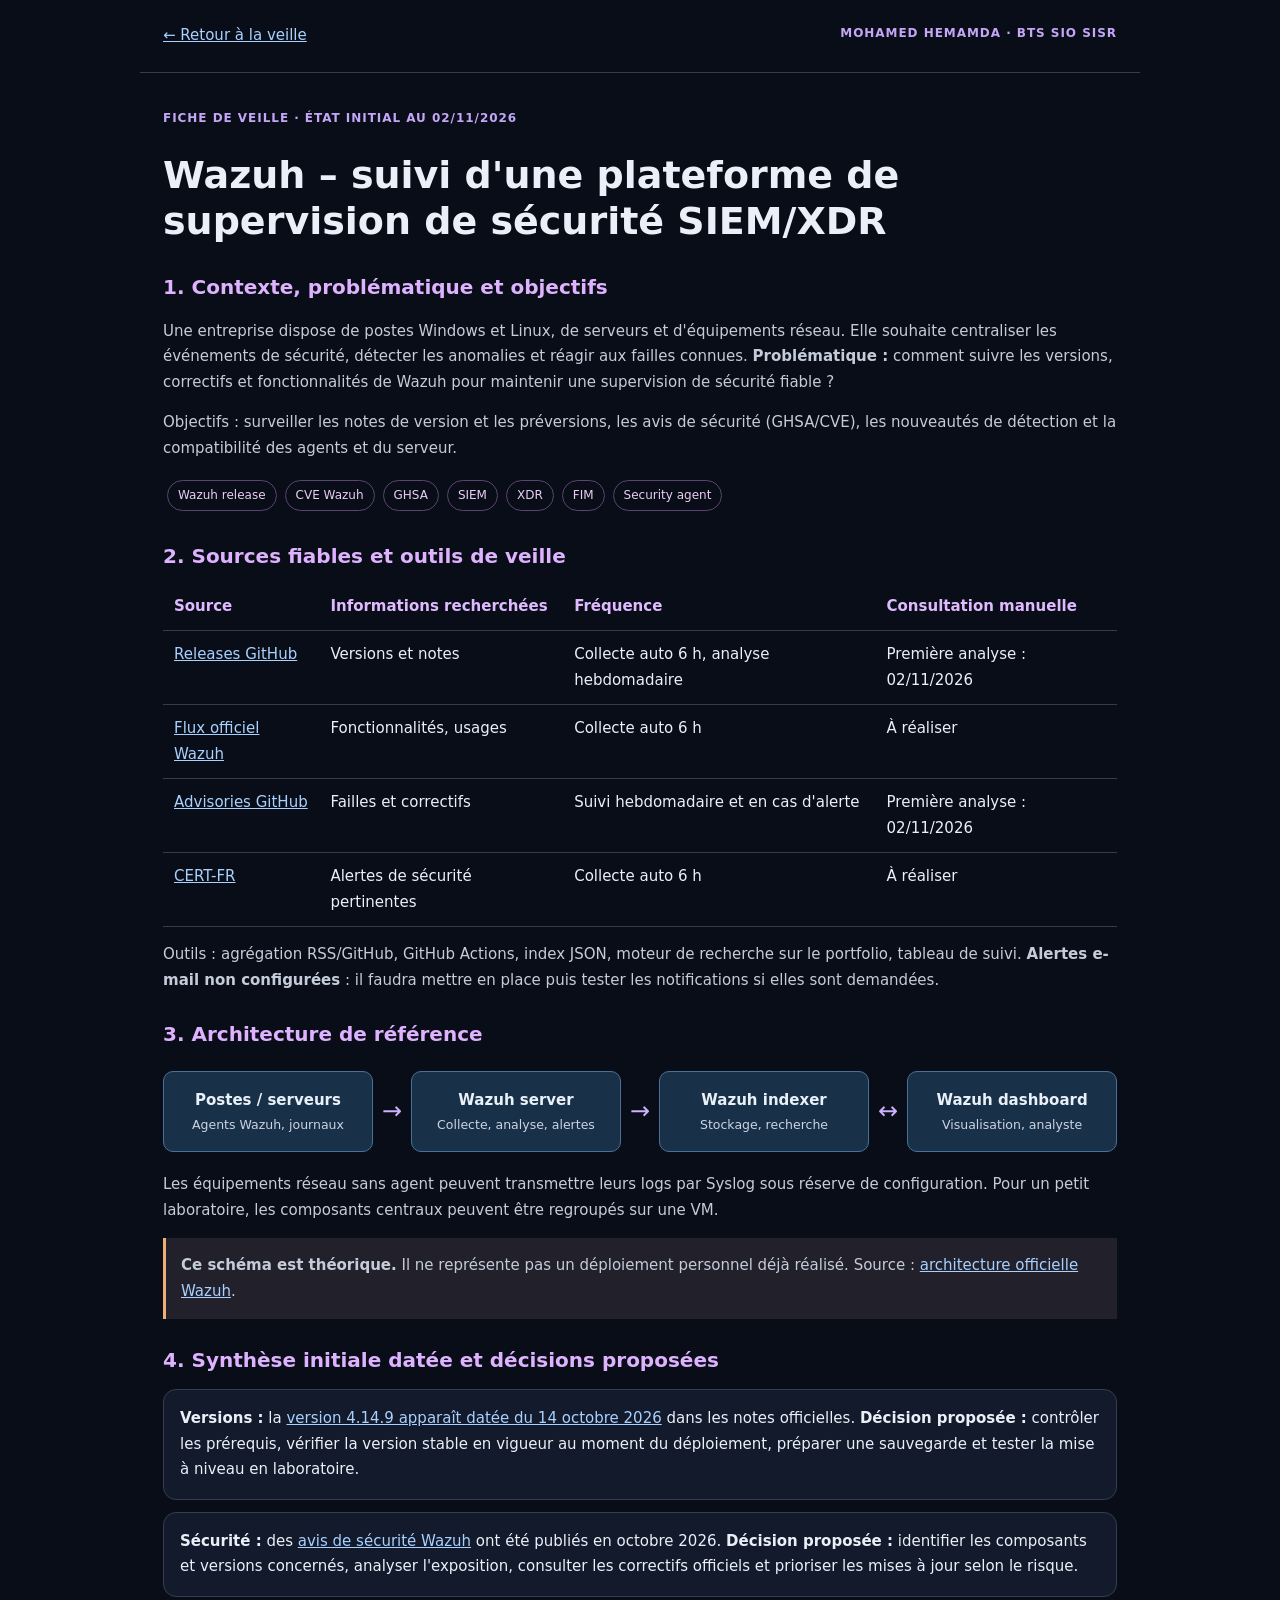
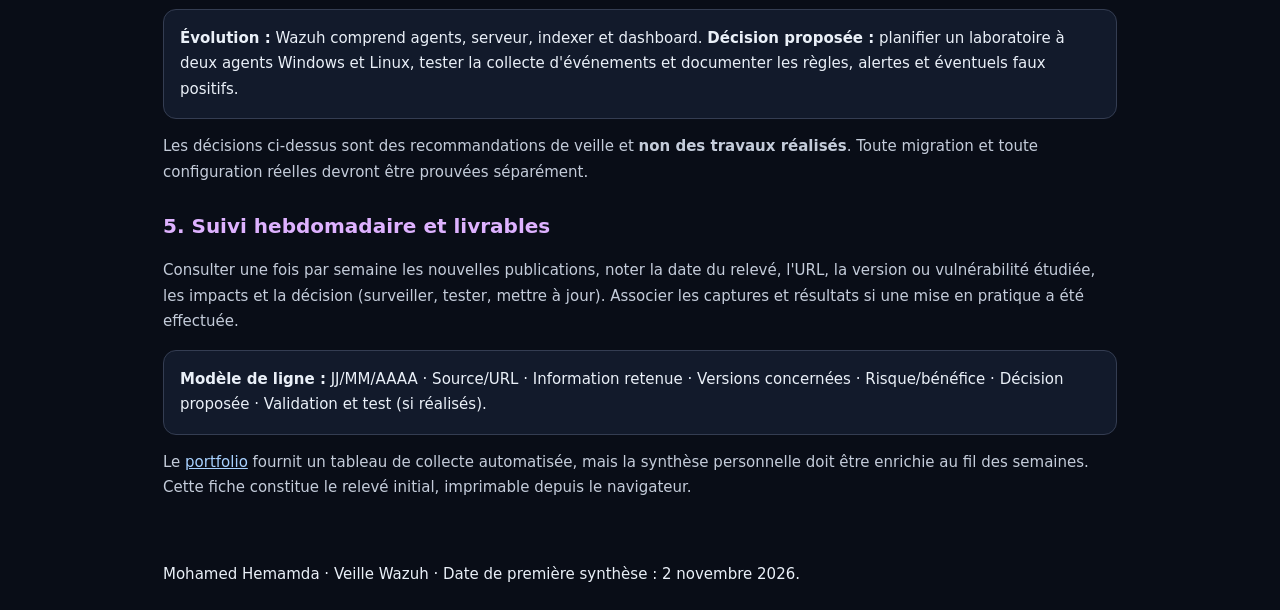
==== veille-wazuh.html @ 8517fbef "Ajouter une fiche BTS Wazuh, architecture et synthèse datée" ====
<!doctype html>
<html lang="fr"><head><meta charset="utf-8"><meta name="viewport" content="width=device-width,initial-scale=1">
<title>Veille Wazuh – BTS SIO SISR | Mohamed Hemamda</title>
<style>
*{box-sizing:border-box}html{color-scheme:dark}body{margin:0;background:#090d17;color:#eaf0f8;font:15px/1.7 Inter,system-ui,sans-serif}
header,main,footer{max-width:1000px;margin:auto;padding:23px}header{border-bottom:1px solid #353c53;display:flex;justify-content:space-between;gap:20px}
a{color:#a8d1ff}h1{font-size:clamp(24px,4vw,38px);line-height:1.2}h2{font-size:20px;color:#deb2ff;margin:24px 0 10px}
p,li{color:#c4ccda}.kicker{color:#c3a7f6;font-size:12px;letter-spacing:.08em;font-weight:700}
.box{background:#121a2b;border:1px solid #343d52;padding:16px;border-radius:13px;margin:12px 0}
.warn{border-left:3px solid #ecae75;padding:15px;background:#22202b}
.arch{display:flex;align-items:center;flex-wrap:wrap;gap:9px;margin:20px 0}
.node{flex:1 1 155px;background:#193148;border:1px solid #4a709a;border-radius:10px;text-align:center;padding:16px;font-weight:700}.node small{font-weight:400;display:block;color:#cbd4e2}
.arrow{color:#cfb2ff;font-size:24px}
table{border-collapse:collapse;width:100%;min-width:630px}th,td{padding:11px;border-bottom:1px solid #343b4b;text-align:left;vertical-align:top}th{color:#dfbaff}.scroll{overflow-x:auto}
.tags span{display:inline-block;padding:4px 10px;margin:4px;border-radius:20px;border:1px solid #5b4374;color:#ebcef5;font-size:12px}
@media print{*{background:#fff!important;color:#111!important;box-shadow:none!important}body{font-size:10pt}main,header{padding:8px 12px}h1{font-size:20pt}h2{font-size:12pt}section{break-inside:avoid}.box{border:1px solid #ccc}.node{padding:9px;border:1px solid #777}footer{display:none}}
</style></head><body>
<header><a href="./#veille">← Retour à la veille</a><span class="kicker">MOHAMED HEMAMDA · BTS SIO SISR</span></header><main>
<p class="kicker">FICHE DE VEILLE · ÉTAT INITIAL AU 02/11/2026</p>
<h1>Wazuh – suivi d'une plateforme de supervision de sécurité SIEM/XDR</h1>
<section><h2>1. Contexte, problématique et objectifs</h2>
<p>Une entreprise dispose de postes Windows et Linux, de serveurs et d'équipements réseau. Elle souhaite centraliser les événements de sécurité, détecter les anomalies et réagir aux failles connues. <strong>Problématique :</strong> comment suivre les versions, correctifs et fonctionnalités de Wazuh pour maintenir une supervision de sécurité fiable ?</p>
<p>Objectifs : surveiller les notes de version et les préversions, les avis de sécurité (GHSA/CVE), les nouveautés de détection et la compatibilité des agents et du serveur.</p>
<div class="tags"><span>Wazuh release</span><span>CVE Wazuh</span><span>GHSA</span><span>SIEM</span><span>XDR</span><span>FIM</span><span>Security agent</span></div></section>
<section><h2>2. Sources fiables et outils de veille</h2>
<div class="scroll"><table><thead><tr><th>Source</th><th>Informations recherchées</th><th>Fréquence</th><th>Consultation manuelle</th></tr></thead><tbody>
<tr><td><a href="https://github.com/wazuh/wazuh/releases">Releases GitHub</a></td><td>Versions et notes</td><td>Collecte auto 6 h, analyse hebdomadaire</td><td>Première analyse : 02/11/2026</td></tr>
<tr><td><a href="https://wazuh.com/feed/">Flux officiel Wazuh</a></td><td>Fonctionnalités, usages</td><td>Collecte auto 6 h</td><td>À réaliser</td></tr>
<tr><td><a href="https://github.com/wazuh/wazuh/security/advisories">Advisories GitHub</a></td><td>Failles et correctifs</td><td>Suivi hebdomadaire et en cas d'alerte</td><td>Première analyse : 02/11/2026</td></tr>
<tr><td><a href="https://www.cert.cyber.gouv.fr/flux-rss">CERT-FR</a></td><td>Alertes de sécurité pertinentes</td><td>Collecte auto 6 h</td><td>À réaliser</td></tr>
</tbody></table></div>
<p>Outils : agrégation RSS/GitHub, GitHub Actions, index JSON, moteur de recherche sur le portfolio, tableau de suivi. <strong>Alertes e-mail non configurées</strong> : il faudra mettre en place puis tester les notifications si elles sont demandées.</p></section>
<section><h2>3. Architecture de référence</h2>
<div class="arch" role="img" aria-label="Agents Windows et Linux vers serveur Wazuh, indexer puis dashboard">
<div class="node">Postes / serveurs<small>Agents Wazuh, journaux</small></div><span class="arrow">→</span>
<div class="node">Wazuh server<small>Collecte, analyse, alertes</small></div><span class="arrow">→</span>
<div class="node">Wazuh indexer<small>Stockage, recherche</small></div><span class="arrow">↔</span>
<div class="node">Wazuh dashboard<small>Visualisation, analyste</small></div>
</div>
<p>Les équipements réseau sans agent peuvent transmettre leurs logs par Syslog sous réserve de configuration. Pour un petit laboratoire, les composants centraux peuvent être regroupés sur une VM.</p>
<p class="warn"><strong>Ce schéma est théorique.</strong> Il ne représente pas un déploiement personnel déjà réalisé. Source : <a href="https://documentation.wazuh.com/current/getting-started/architecture.html">architecture officielle Wazuh</a>.</p></section>
<section><h2>4. Synthèse initiale datée et décisions proposées</h2>
<div class="box"><strong>Versions :</strong> la <a href="https://documentation.wazuh.com/current/release-notes/index.html">version 4.14.9 apparaît datée du 14 octobre 2026</a> dans les notes officielles. <strong>Décision proposée :</strong> contrôler les prérequis, vérifier la version stable en vigueur au moment du déploiement, préparer une sauvegarde et tester la mise à niveau en laboratoire.</div>
<div class="box"><strong>Sécurité :</strong> des <a href="https://github.com/wazuh/wazuh/security/advisories">avis de sécurité Wazuh</a> ont été publiés en octobre 2026. <strong>Décision proposée :</strong> identifier les composants et versions concernés, analyser l'exposition, consulter les correctifs officiels et prioriser les mises à jour selon le risque.</div>
<div class="box"><strong>Évolution :</strong> Wazuh comprend agents, serveur, indexer et dashboard. <strong>Décision proposée :</strong> planifier un laboratoire à deux agents Windows et Linux, tester la collecte d'événements et documenter les règles, alertes et éventuels faux positifs.</div>
<p>Les décisions ci-dessus sont des recommandations de veille et <strong>non des travaux réalisés</strong>. Toute migration et toute configuration réelles devront être prouvées séparément.</p></section>
<section><h2>5. Suivi hebdomadaire et livrables</h2>
<p>Consulter une fois par semaine les nouvelles publications, noter la date du relevé, l'URL, la version ou vulnérabilité étudiée, les impacts et la décision (surveiller, tester, mettre à jour). Associer les captures et résultats si une mise en pratique a été effectuée.</p>
<div class="box"><strong>Modèle de ligne :</strong> JJ/MM/AAAA · Source/URL · Information retenue · Versions concernées · Risque/bénéfice · Décision proposée · Validation et test (si réalisés).</div>
<p>Le <a href="./#veille">portfolio</a> fournit un tableau de collecte automatisée, mais la synthèse personnelle doit être enrichie au fil des semaines. Cette fiche constitue le relevé initial, imprimable depuis le navigateur.</p></section>
</main><footer>Mohamed Hemamda · Veille Wazuh · Date de première synthèse : 2 novembre 2026.</footer></body></html>
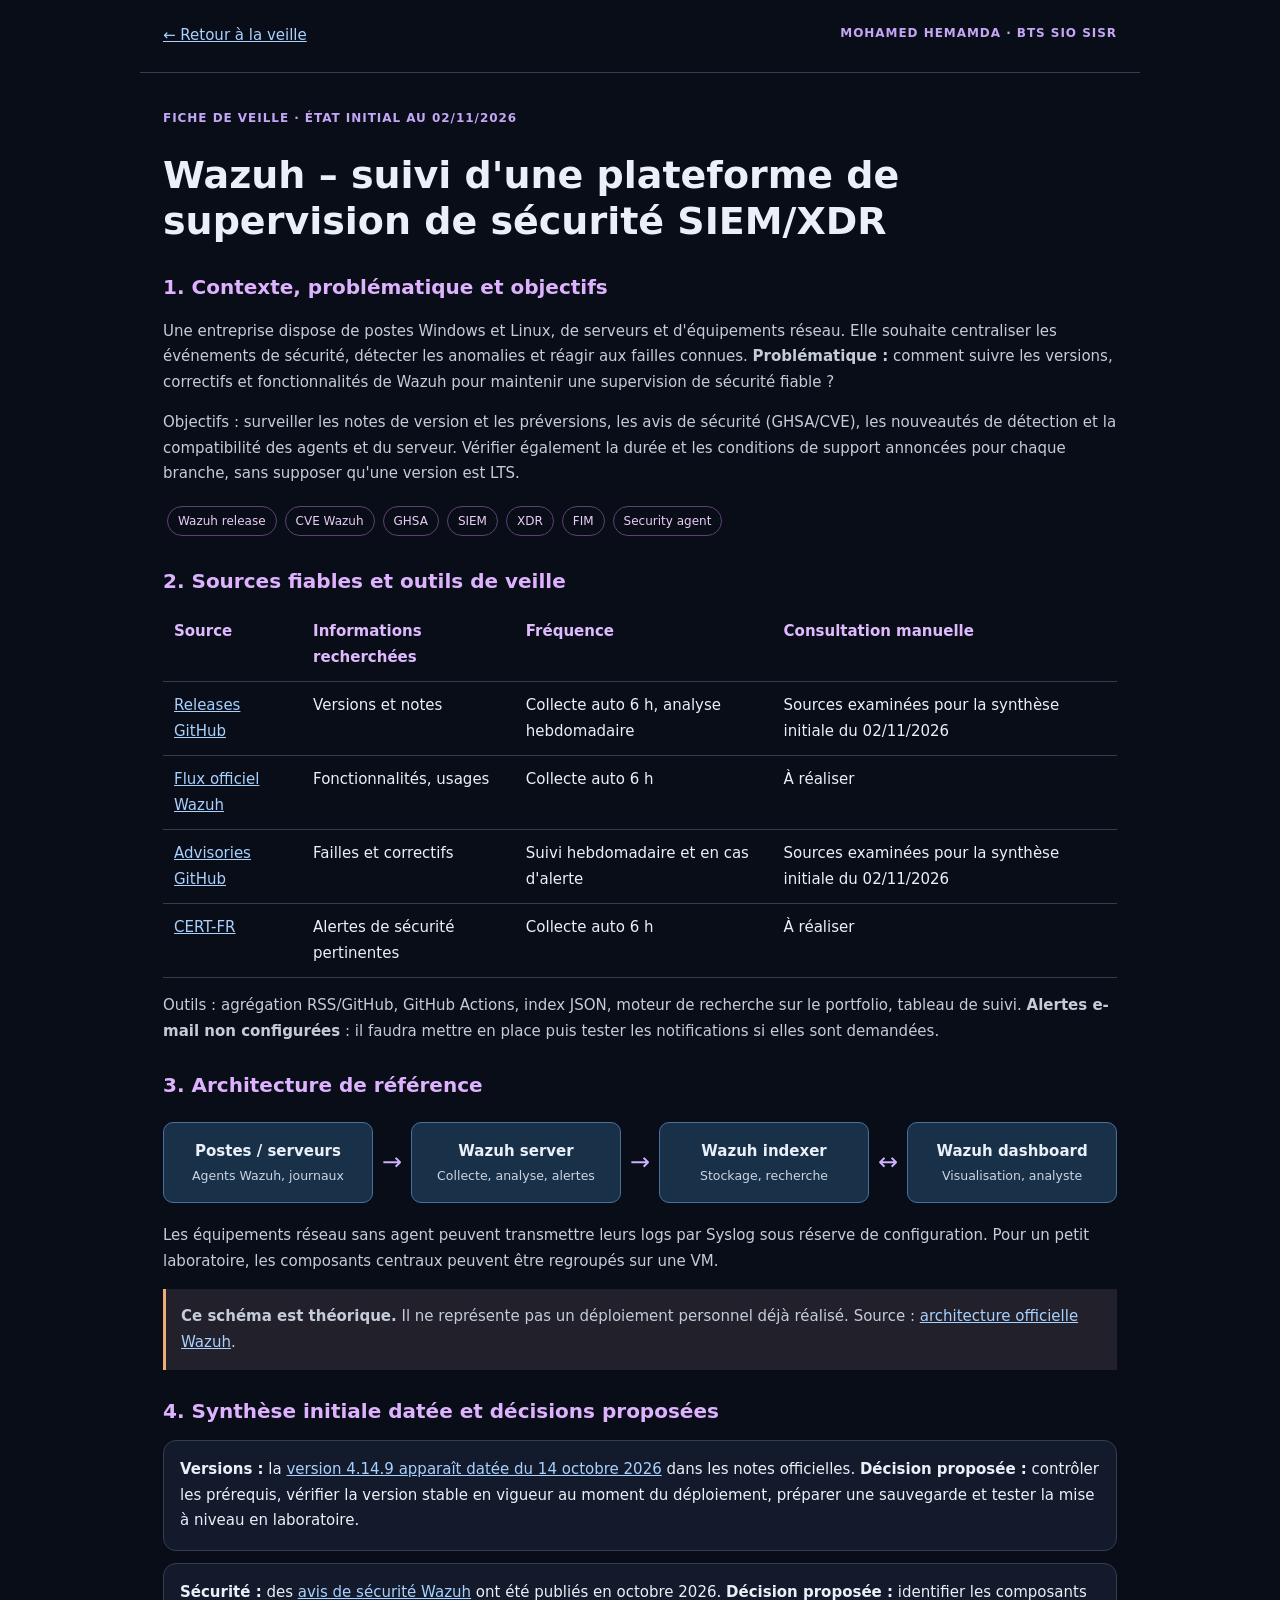
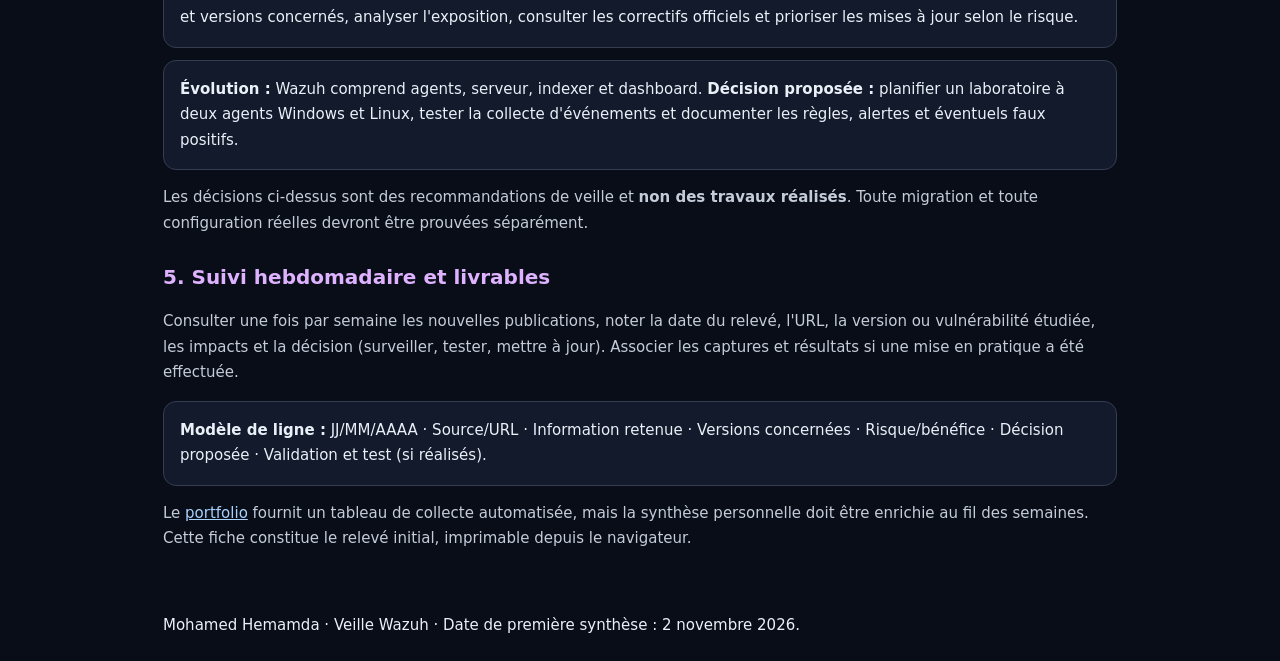
==== commit 26b6df8e: "Préciser la vérification du support et la portée documentaire de la veille" ====
--- a/veille-wazuh.html
+++ b/veille-wazuh.html
@@ -20,13 +20,13 @@
 <h1>Wazuh – suivi d'une plateforme de supervision de sécurité SIEM/XDR</h1>
 <section><h2>1. Contexte, problématique et objectifs</h2>
 <p>Une entreprise dispose de postes Windows et Linux, de serveurs et d'équipements réseau. Elle souhaite centraliser les événements de sécurité, détecter les anomalies et réagir aux failles connues. <strong>Problématique :</strong> comment suivre les versions, correctifs et fonctionnalités de Wazuh pour maintenir une supervision de sécurité fiable ?</p>
-<p>Objectifs : surveiller les notes de version et les préversions, les avis de sécurité (GHSA/CVE), les nouveautés de détection et la compatibilité des agents et du serveur.</p>
+<p>Objectifs : surveiller les notes de version et les préversions, les avis de sécurité (GHSA/CVE), les nouveautés de détection et la compatibilité des agents et du serveur. Vérifier également la durée et les conditions de support annoncées pour chaque branche, sans supposer qu'une version est LTS.</p>
 <div class="tags"><span>Wazuh release</span><span>CVE Wazuh</span><span>GHSA</span><span>SIEM</span><span>XDR</span><span>FIM</span><span>Security agent</span></div></section>
 <section><h2>2. Sources fiables et outils de veille</h2>
 <div class="scroll"><table><thead><tr><th>Source</th><th>Informations recherchées</th><th>Fréquence</th><th>Consultation manuelle</th></tr></thead><tbody>
-<tr><td><a href="https://github.com/wazuh/wazuh/releases">Releases GitHub</a></td><td>Versions et notes</td><td>Collecte auto 6 h, analyse hebdomadaire</td><td>Première analyse : 02/11/2026</td></tr>
+<tr><td><a href="https://github.com/wazuh/wazuh/releases">Releases GitHub</a></td><td>Versions et notes</td><td>Collecte auto 6 h, analyse hebdomadaire</td><td>Sources examinées pour la synthèse initiale du 02/11/2026</td></tr>
 <tr><td><a href="https://wazuh.com/feed/">Flux officiel Wazuh</a></td><td>Fonctionnalités, usages</td><td>Collecte auto 6 h</td><td>À réaliser</td></tr>
-<tr><td><a href="https://github.com/wazuh/wazuh/security/advisories">Advisories GitHub</a></td><td>Failles et correctifs</td><td>Suivi hebdomadaire et en cas d'alerte</td><td>Première analyse : 02/11/2026</td></tr>
+<tr><td><a href="https://github.com/wazuh/wazuh/security/advisories">Advisories GitHub</a></td><td>Failles et correctifs</td><td>Suivi hebdomadaire et en cas d'alerte</td><td>Sources examinées pour la synthèse initiale du 02/11/2026</td></tr>
 <tr><td><a href="https://www.cert.cyber.gouv.fr/flux-rss">CERT-FR</a></td><td>Alertes de sécurité pertinentes</td><td>Collecte auto 6 h</td><td>À réaliser</td></tr>
 </tbody></table></div>
 <p>Outils : agrégation RSS/GitHub, GitHub Actions, index JSON, moteur de recherche sur le portfolio, tableau de suivi. <strong>Alertes e-mail non configurées</strong> : il faudra mettre en place puis tester les notifications si elles sont demandées.</p></section>
